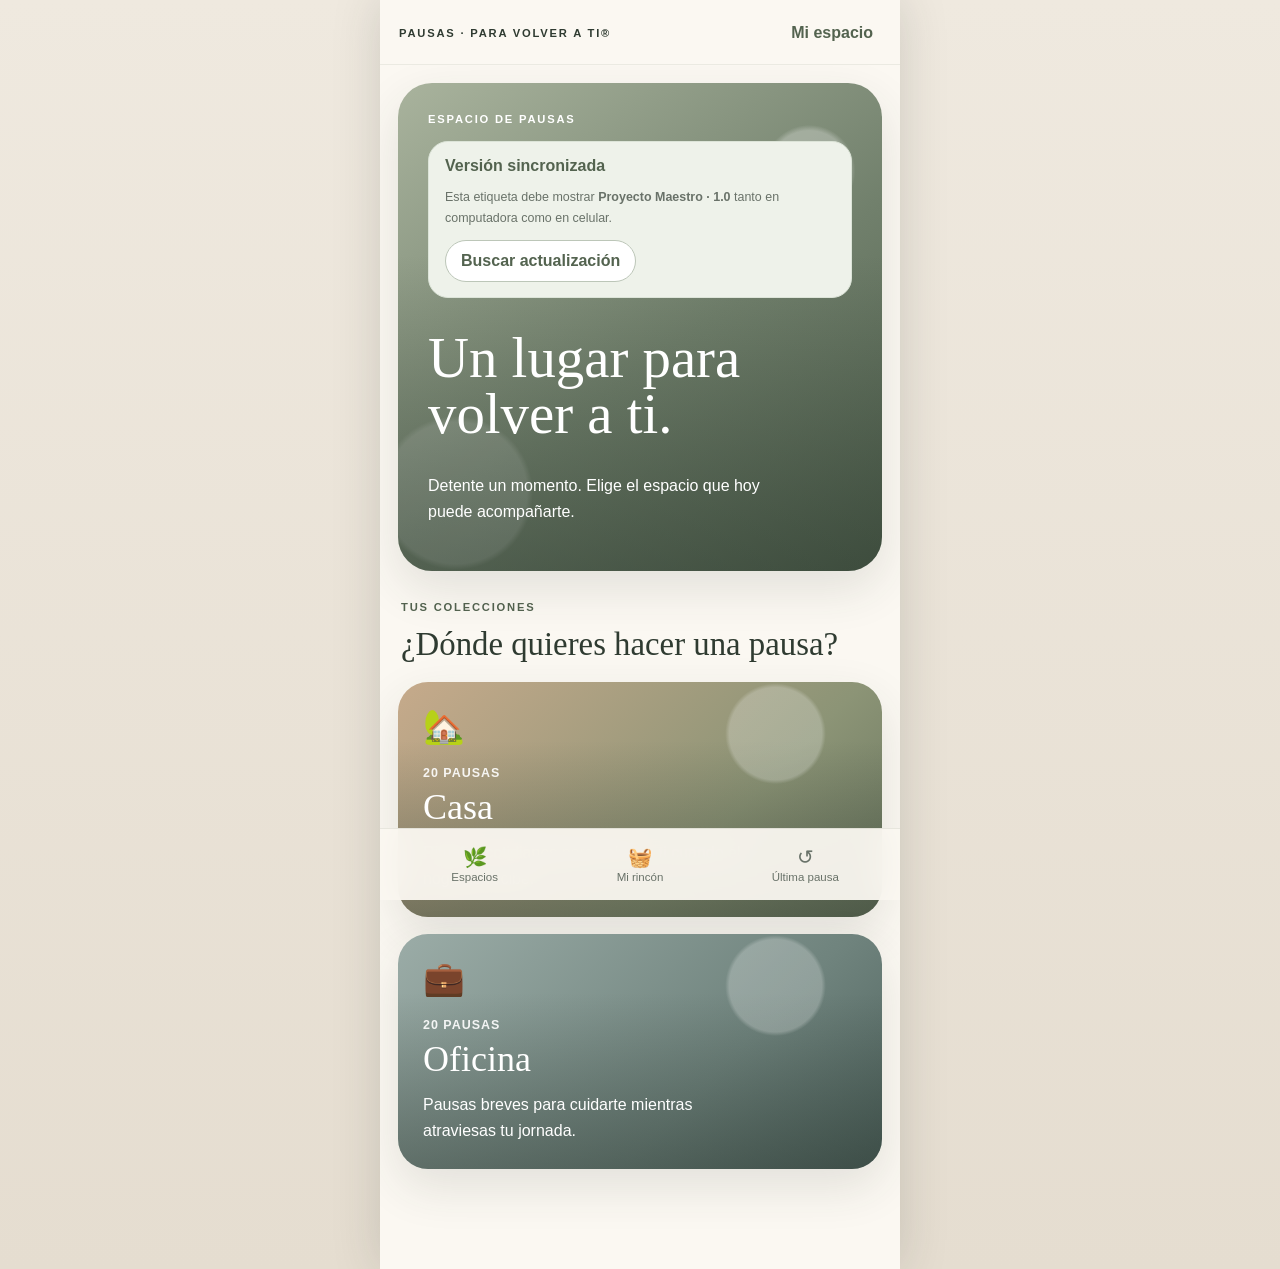
==== index.html @ 363decbc "Añadida la vista Mi Rincón" ====
<!doctype html>
<html lang="es">
<head>
<meta charset="utf-8">
<meta name="viewport" content="width=device-width,initial-scale=1,viewport-fit=cover">
<meta name="theme-color" content="#65745f">
<meta name="description" content="Espacio de Pausas · Pausas para Volver a Ti®">
<link rel="manifest" href="manifest.webmanifest">
<title>Espacio de Pausas</title>
<style>
:root{
  --ink:#2f3b31;--muted:#697269;--ivory:#fbf8f2;--paper:#fffdf9;
  --sage:#71806c;--sage-dark:#53634f;--sage-soft:#dde4d8;
  --sand:#e9dfcf;--clay:#c98f74;--office:#647a75;
  --line:#e6ded2;--shadow:0 18px 48px rgba(50,61,51,.12);
  --radius:28px;
}
*{box-sizing:border-box}
html{scroll-behavior:smooth}
body{
  margin:0;color:var(--ink);font-family:Inter,-apple-system,BlinkMacSystemFont,"Segoe UI",Arial,sans-serif;
  background:linear-gradient(180deg,#efe9df,#e5ddd0);min-height:100vh
}
button,input,textarea{font:inherit}
button{cursor:pointer}
.app{
  width:min(100%,520px);min-height:100vh;margin:auto;background:var(--ivory);
  box-shadow:0 0 45px rgba(45,55,46,.17);position:relative;overflow:hidden
}
.topbar{
  position:sticky;top:0;z-index:20;display:flex;align-items:center;justify-content:space-between;
  padding:16px 19px calc(14px + env(safe-area-inset-top));
  background:rgba(251,248,242,.9);backdrop-filter:blur(16px);
  border-bottom:1px solid rgba(113,128,108,.12)
}
.brand{font-size:.7rem;letter-spacing:.16em;font-weight:800}
.nav-btn{border:0;background:transparent;color:var(--sage-dark);font-weight:750;padding:8px}
main{padding:18px 18px 100px}
.view{display:none;animation:enter .32s ease}
.view.active{display:block}
@keyframes enter{from{opacity:.25;transform:translateY(6px)}to{opacity:1;transform:none}}
.hero{
  min-height:360px;border-radius:34px;padding:30px;display:flex;flex-direction:column;justify-content:flex-end;
  color:white;box-shadow:var(--shadow);position:relative;overflow:hidden;
  background:
   radial-gradient(circle at 85% 18%,rgba(255,255,255,.28) 0 7%,transparent 8%),
   radial-gradient(circle at 12% 84%,rgba(255,255,255,.15) 0 12%,transparent 13%),
   linear-gradient(145deg,#a9b39d 0%,#71806c 55%,#4d5d4b 100%);
}
.hero:before{
  content:"";position:absolute;inset:0;background:linear-gradient(180deg,transparent 35%,rgba(30,43,34,.34))
}
.hero>*{position:relative}
.eyebrow{font-size:.7rem;text-transform:uppercase;letter-spacing:.16em;font-weight:800}
h1,h2,h3{font-family:Georgia,"Times New Roman",serif;font-weight:500}
h1{font-size:clamp(2.65rem,11vw,3.55rem);line-height:.98;margin:.28em 0}
h2{font-size:2.05rem;line-height:1.1;margin:.38em 0}
h3{font-size:1.32rem;line-height:1.2;margin:.3em 0}
p{line-height:1.62}
.hero-copy{max-width:340px;font-size:1rem}
.section-title{margin:30px 3px 13px}
.collection-grid{display:grid;gap:17px;margin-top:20px}
.collection-card{
  border:0;border-radius:30px;padding:25px;color:white;text-align:left;min-height:235px;
  display:flex;flex-direction:column;justify-content:flex-end;position:relative;overflow:hidden;
  box-shadow:var(--shadow);transition:transform .2s ease
}
.collection-card:active{transform:scale(.985)}
.collection-card:before{
  content:"";position:absolute;inset:0;background:
  radial-gradient(circle at 78% 22%,rgba(255,255,255,.24) 0 11%,transparent 12%),
  linear-gradient(180deg,transparent 25%,rgba(33,44,36,.38))
}
.collection-card>*{position:relative}
.collection-card.casa{background:linear-gradient(135deg,#c6aa8b,#8c9476 65%,#68755e)}
.collection-card.oficina{background:linear-gradient(135deg,#9baca7,#6f837d 64%,#4e625d)}
.collection-icon{font-size:2.1rem;margin-bottom:auto}
.collection-card h2{font-size:2.25rem;margin:8px 0}
.count{font-size:.78rem;letter-spacing:.08em;text-transform:uppercase;font-weight:800;opacity:.9}
.collection-tagline{margin:4px 0 0;max-width:325px}
.quick-card,.panel{
  background:var(--paper);border:1px solid var(--line);border-radius:24px;padding:20px;
  box-shadow:0 9px 28px rgba(50,61,51,.065)
}
.quick-card{margin:16px 0;display:none}
.quick-card.show{display:block}
.actions{display:grid;grid-template-columns:1fr 1fr;gap:10px;margin-top:15px}
.btn{
  border:0;border-radius:999px;padding:15px 17px;font-weight:800;width:100%;
  background:var(--sage);color:white;transition:filter .2s,transform .2s
}
.btn:active{transform:scale(.985)}
.btn.secondary{background:white;color:var(--sage-dark);border:1px solid #bdc6b9}
.btn.ghost{background:transparent;color:var(--sage-dark)}
.back{border:0;background:transparent;color:var(--sage-dark);font-weight:800;padding:7px 0 13px}
.collection-header{padding:8px 3px 14px}
.search{
  width:100%;border:1px solid #d9d2c7;border-radius:999px;padding:14px 17px;
  background:white;color:var(--ink);outline:none;margin:8px 0 5px
}
.filter-row{display:flex;gap:8px;overflow-x:auto;padding:9px 0 5px;scrollbar-width:none}
.filter-row::-webkit-scrollbar{display:none}
.chip{
  white-space:nowrap;border:1px solid #d8d1c5;background:white;border-radius:999px;
  padding:9px 13px;color:var(--muted);font-size:.82rem
}
.chip.on{background:var(--sage);color:white;border-color:var(--sage)}
.cards{display:grid;gap:13px;margin-top:14px}
.pause-card{
  background:white;border:1px solid var(--line);border-radius:23px;padding:17px;
  display:grid;grid-template-columns:55px 1fr 38px;gap:12px;align-items:center;text-align:left;
  box-shadow:0 8px 22px rgba(50,61,51,.055)
}
.pause-icon{width:55px;height:55px;border-radius:18px;background:#eee7da;display:grid;place-items:center;font-size:1.7rem}
.pause-meta{color:var(--muted);font-size:.76rem;margin-top:5px}
.favorite{
  width:38px;height:38px;border:0;border-radius:50%;background:#f3eee5;color:#a79b88;font-size:1.15rem
}
.favorite.on{color:#b86b50;background:#f6e7df}
.detail-cover{
  min-height:330px;border-radius:32px;padding:28px;display:flex;flex-direction:column;justify-content:flex-end;
  color:white;position:relative;overflow:hidden;box-shadow:var(--shadow);
  background:linear-gradient(180deg,transparent 20%,rgba(30,43,34,.5)),linear-gradient(135deg,#b8aa92,#71806e 60%,#4b5b4c)
}
.detail-cover.office{background:linear-gradient(180deg,transparent 20%,rgba(30,43,34,.5)),linear-gradient(135deg,#9eada8,#687c76 60%,#485b56)}
.detail-cover h1{font-size:2.75rem}
.quote{font-family:Georgia,serif;font-size:1.08rem;font-style:italic;line-height:1.45}
.pills{display:flex;gap:8px;flex-wrap:wrap;margin:15px 0}
.pill{background:#eee7da;border-radius:999px;padding:8px 12px;font-size:.8rem}
.single-flow{padding-top:3px}
.audio-player{display:grid;grid-template-columns:58px 1fr;gap:15px;align-items:center}
.play{width:58px;height:58px;border:0;border-radius:50%;background:var(--sage);color:white;font-size:1.25rem}
.bar{height:5px;background:#e4dfd6;border-radius:99px;overflow:hidden;margin:11px 0}
.fill{height:100%;width:8%;background:var(--sage)}
.small{color:var(--muted);font-size:.78rem}
.journal{
  width:100%;min-height:145px;border:0;border-bottom:2px solid #cfd5ca;
  background:repeating-linear-gradient(transparent,transparent 31px,#ece7de 32px);
  padding:8px 2px;font:1rem/32px Georgia,serif;color:var(--ink);resize:vertical;outline:none
}
.closing{text-align:center;padding-top:18px}
.closing-symbol{font-size:4rem;margin:20px}
.bottom-nav{
  position:fixed;bottom:0;left:50%;transform:translateX(-50%);width:min(100%,520px);
  display:grid;grid-template-columns:repeat(3,1fr);padding:10px 12px calc(10px + env(safe-area-inset-bottom));
  background:rgba(251,248,242,.94);backdrop-filter:blur(15px);border-top:1px solid rgba(113,128,108,.14);z-index:25
}
.bottom-nav button{border:0;background:transparent;color:var(--muted);padding:7px 3px;font-size:.72rem}
.bottom-nav span{display:block;font-size:1.22rem;margin-bottom:2px}
.empty{text-align:center;padding:35px 15px;color:var(--muted)}
.mi-rincon-stack{display:grid;gap:14px;margin-top:14px}
.mi-rincon-stack .panel{padding:18px}
.mi-rincon-stack .empty{padding:10px 0 0}
.mi-rincon-stack .mini-card{padding-top:12px;border-top:1px solid var(--line)}
.mi-rincon-stack .mini-card:first-child{padding-top:0;border-top:0}
.mi-rincon-stack .mini-card + .mini-card{margin-top:6px}
.version-badge{
  position:fixed;right:12px;bottom:78px;z-index:40;background:rgba(47,59,49,.9);
  color:white;border-radius:999px;padding:7px 11px;font-size:.68rem;letter-spacing:.04em;
  box-shadow:0 6px 18px rgba(0,0,0,.16)
}
.sync-note{
  background:#eef2ea;border:1px solid #dce4d8;border-radius:20px;padding:15px 16px;
  margin:16px 0;color:var(--sage-dark)
}
.update-btn{
  border:1px solid #bcc6b8;background:white;color:var(--sage-dark);border-radius:999px;
  padding:11px 15px;font-weight:750
}
@media (max-width:560px){
  .app{width:100%;box-shadow:none}
  main{padding-left:16px;padding-right:16px}
  .hero{min-height:335px;padding:26px}
  .hero h1{font-size:2.75rem}
  .collection-grid{gap:14px}
  .collection-card{min-height:205px}
  .topbar{padding-left:16px;padding-right:16px}
}

</style>
</head>
<body>
<div class="app">
<header class="topbar">
  <div class="brand">PAUSAS · PARA VOLVER A TI®</div>
  <button class="nav-btn" onclick="showView('home')">Mi espacio</button>
</header>

<main>
<section id="home" class="view active">
  <div class="hero">
    <div class="eyebrow">Espacio de Pausas</div>
<div class="sync-note">
  <strong>Versión sincronizada</strong>
  <p class="small">Esta etiqueta debe mostrar <b>Proyecto Maestro · 1.0</b> tanto en computadora como en celular.</p>
  <button class="update-btn" onclick="forceRefresh()">Buscar actualización</button>
</div>

    <h1>Un lugar para volver a ti.</h1>
    <p class="hero-copy">Detente un momento. Elige el espacio que hoy puede acompañarte.</p>
  </div>

  <div id="lastPause" class="quick-card"></div>

  <div class="section-title">
    <div class="eyebrow" style="color:var(--sage-dark)">Tus colecciones</div>
    <h2>¿Dónde quieres hacer una pausa?</h2>
  </div>

  <div class="collection-grid">
    <button class="collection-card casa" onclick="openCollection('Casa')">
      <div class="collection-icon">🏡</div>
      <div class="count">20 pausas</div>
      <h2>Casa</h2>
      <p class="collection-tagline">Rituales cotidianos para volver a ti cuando el hogar te recibe.</p>
    </button>
    <button class="collection-card oficina" onclick="openCollection('Oficina')">
      <div class="collection-icon">💼</div>
      <div class="count">20 pausas</div>
      <h2>Oficina</h2>
      <p class="collection-tagline">Pausas breves para cuidarte mientras atraviesas tu jornada.</p>
    </button>
  </div>
</section>

<section id="collection" class="view">
  <button class="back" onclick="showView('home')">← Volver a mis espacios</button>
  <div id="collectionHeader" class="collection-header"></div>
  <input id="search" class="search" placeholder="Buscar una pausa..." oninput="renderCards()">
  <div id="filters" class="filter-row"></div>
  <div id="cardList" class="cards"></div>
</section>

<section id="favoritesView" class="view">
  <button class="back" onclick="showView('home')">← Volver a mi espacio</button>
  <div class="eyebrow" style="color:var(--sage-dark)">Mi rincón</div>
  <h2>Pausas favoritas</h2>
  <p>Aquí viven las pausas a las que quieres volver.</p>
  <div id="favoriteList" class="cards"></div>
</section>

<section id="miRincon" class="view">
  <button class="back" onclick="showView('home')">← Volver a mi espacio</button>
  <div class="eyebrow" style="color:var(--sage-dark)">Mi rincón</div>
  <h2>Tu espacio personal</h2>
  <p>Aquí tienes lo que te acompaña: la última pausa, tus favoritos y tus reflexiones.</p>
  <div class="mi-rincon-stack">
    <div class="panel">
      <div class="eyebrow" style="color:var(--sage-dark)">Última pausa</div>
      <div id="miRinconLast"></div>
    </div>
    <div class="panel">
      <div class="eyebrow" style="color:var(--sage-dark)">Pausas favoritas</div>
      <div id="miRinconFavorites"></div>
    </div>
    <div class="panel">
      <div class="eyebrow" style="color:var(--sage-dark)">Reflexiones guardadas</div>
      <div id="miRinconReflections"></div>
    </div>
  </div>
</section>

<section id="detail" class="view">
  <button class="back" onclick="showView('collection')">← Volver a la colección</button>
  <div id="detailCover" class="detail-cover"></div>
  <div id="detailPills" class="pills"></div>
  <div class="actions">
    <button class="btn" onclick="startPause()">Comenzar esta pausa</button>
    <button id="detailFav" class="btn secondary" onclick="toggleCurrentFavorite()">♡ Guardar</button>
  </div>
</section>

<section id="experience" class="view single-flow">
  <button class="back" onclick="showView('detail')">← Volver</button>
  <div id="experienceTitle"></div>

  <div class="panel">
    <div class="eyebrow" style="color:var(--sage-dark)">Escucha esta pausa</div>
    <div class="audio-player">
      <button id="playBtn" class="play" onclick="togglePlay()">▶</button>
      <div>
        <strong>Audio guiado</strong>
        <div class="bar"><div id="fill" class="fill"></div></div>
        <div class="small">Audio provisional · añadiremos tu grabación final</div>
      </div>
    </div>
  </div>

  <div id="morePanel" class="panel"></div>

  <div class="panel">
    <div class="eyebrow" style="color:var(--sage-dark)">Una pregunta para hoy</div>
    <h3 id="question"></h3>
    <textarea id="reflection" class="journal" placeholder="Hoy quiero escribir..."></textarea>
    <div class="small">Es opcional. Lo que escribas se guarda únicamente en este dispositivo.</div>
  </div>

  <button class="btn" onclick="finishPause()">Cerrar mi pausa</button>
</section>

<section id="closing" class="view closing">
  <div class="closing-symbol">🌿</div>
  <div class="eyebrow" style="color:var(--sage-dark)">Gracias por regalarte este momento</div>
  <h1 id="closingText"></h1>
  <p>Ojalá puedas llevar algo de esta pausa contigo.</p>
  <div id="nextSuggestion" class="panel"></div>
  <button class="btn" onclick="showView('collection')">Volver a mi día</button>
  <button class="btn secondary" onclick="showView('home')">Volver a Espacio de Pausas</button>
</section>
</main>

<nav class="bottom-nav">
  <button onclick="showView('home')"><span>🌿</span>Espacios</button>
  <button onclick="openMyCorner()"><span>🧺</span>Mi rincón</button>
  <button onclick="openLastPause()"><span>↺</span>Última pausa</button>
</nav>
</div>

<script>
let cards=[], current=null, currentCollection='Casa', currentFilter='Todas', playing=false;
let favorites=JSON.parse(localStorage.getItem('pause_favorites')||'[]');

function escapeText(value){return String(value).replace(/&/g,'&amp;').replace(/</g,'&lt;').replace(/>/g,'&gt;')}

fetch('cards.json').then(r=>r.json()).then(data=>{
  cards=data;
  renderLastPause();
  renderMyCorner();
  const params=new URLSearchParams(location.search);
  const direct=params.get('pause');
  if(direct && cards.some(c=>c.id===direct)) openCard(direct);
});

function showView(id){
  document.querySelectorAll('.view').forEach(v=>v.classList.remove('active'));
  document.getElementById(id).classList.add('active');
  window.scrollTo({top:0,behavior:'smooth'});
  if(id==='home') renderLastPause();
  if(id==='miRincon') renderMyCorner();
}
function openCollection(name){
  currentCollection=name;currentFilter='Todas';
  document.getElementById('search').value='';
  document.getElementById('collectionHeader').innerHTML=`
    <div class="eyebrow" style="color:var(--sage-dark)">Colección ${name} · 20 pausas</div>
    <h1 style="font-size:2.8rem">${name==='Casa'?'🏡':'💼'} ${name}</h1>
    <p>${name==='Casa'?'Pequeños rituales para volver a ti al llegar a casa.':'Pausas breves para cuidarte durante la jornada laboral.'}</p>`;
  renderFilters();renderCards();showView('collection');
}
function renderFilters(){
  const cats=['Todas',...new Set(cards.filter(c=>c.collection===currentCollection).map(c=>c.category))];
  document.getElementById('filters').innerHTML=cats.map(x=>`<button class="chip ${x===currentFilter?'on':''}" onclick="setFilter('${x.replaceAll("'","\\'")}')">${x}</button>`).join('');
}
function setFilter(x){currentFilter=x;renderFilters();renderCards()}
function renderCards(){
  const q=(document.getElementById('search').value||'').toLowerCase();
  const list=cards.filter(c=>c.collection===currentCollection)
    .filter(c=>currentFilter==='Todas'||c.category===currentFilter)
    .filter(c=>(c.title+' '+c.category+' '+c.quote).toLowerCase().includes(q));
  document.getElementById('cardList').innerHTML=list.length?list.map(cardHTML).join(''):'<div class="empty">No encontré una pausa con esos criterios.</div>';
}
function cardHTML(c){
  const on=favorites.includes(c.id);
  return `<div class="pause-card" onclick="openCard('${c.id}')">
    <div class="pause-icon">${c.icon}</div>
    <div><h3>${c.title}</h3><div class="pause-meta">${c.id} · ${c.duration} · ${c.category}</div></div>
    <button class="favorite ${on?'on':''}" onclick="event.stopPropagation();toggleFavorite('${c.id}')">${on?'♥':'♡'}</button>
  </div>`;
}
function openCard(id){
  current=cards.find(c=>c.id===id);currentCollection=current.collection;
  document.getElementById('detailCover').className='detail-cover '+(current.collection==='Oficina'?'office':'');
  document.getElementById('detailCover').innerHTML=`<div class="eyebrow">${current.id} · ${current.collection}</div><h1>${current.title}</h1><div class="quote">${current.quote}</div>`;
  document.getElementById('detailPills').innerHTML=`<div class="pill">⏱ ${current.duration}</div><div class="pill">${current.icon} ${current.category}</div>`;
  updateDetailFavorite();showView('detail');
}
function updateDetailFavorite(){
  const on=current&&favorites.includes(current.id);
  document.getElementById('detailFav').textContent=on?'♥ Guardada':'♡ Guardar';
}
function toggleFavorite(id){
  favorites=favorites.includes(id)?favorites.filter(x=>x!==id):[...favorites,id];
  localStorage.setItem('pause_favorites',JSON.stringify(favorites));
  if(document.getElementById('collection').classList.contains('active')) renderCards();
  if(document.getElementById('favoritesView').classList.contains('active')) renderFavoriteList();
  if(document.getElementById('miRincon').classList.contains('active')) renderMyCorner();
}
function toggleCurrentFavorite(){toggleFavorite(current.id);updateDetailFavorite()}
function startPause(){
  document.getElementById('experienceTitle').innerHTML=`<div class="eyebrow" style="color:var(--sage-dark)">${current.id}</div><h1 style="font-size:2.65rem">${current.title}</h1>`;
  document.getElementById('morePanel').innerHTML=`<div class="eyebrow" style="color:var(--sage-dark)">Un poco más</div><h3>${current.more_title}</h3><p>${current.more_text}</p>`;
  document.getElementById('question').textContent=current.question;
  document.getElementById('reflection').value=localStorage.getItem(current.id+'_reflection')||'';
  localStorage.setItem('last_pause',current.id);
  showView('experience');
}
function togglePlay(){
  playing=!playing;document.getElementById('playBtn').textContent=playing?'❚❚':'▶';
  if(playing) document.getElementById('fill').animate([{width:'8%'},{width:'100%'}],{duration:6500,fill:'forwards'});
}
function finishPause(){
  localStorage.setItem(current.id+'_reflection',document.getElementById('reflection').value);
  localStorage.setItem('last_pause',current.id);
  document.getElementById('closingText').textContent=current.closing;
  const same=cards.filter(c=>c.collection===current.collection);
  const idx=same.findIndex(c=>c.id===current.id);
  const next=same[(idx+1)%same.length];
  document.getElementById('nextSuggestion').innerHTML=`<div class="eyebrow" style="color:var(--sage-dark)">Otra pausa que podría acompañarte</div><h3>${next.icon} ${next.title}</h3><p>${next.quote}</p><button class="btn secondary" onclick="openCard('${next.id}')">Conocer esta pausa</button>`;
  showView('closing');
}
function openFavorites(){renderFavoriteList();showView('favoritesView')}
function openMyCorner(){renderMyCorner();showView('miRincon')}
function renderMyCorner(){
  const lastId=localStorage.getItem('last_pause');
  const lastCard=cards.find(x=>x.id===lastId);
  const lastBox=document.getElementById('miRinconLast');
  if(!lastCard){
    lastBox.innerHTML='<div class="empty">Todavía no hay información guardada aquí. Abre una pausa y la encontrarás al instante.</div>';
  } else {
    lastBox.innerHTML=`<h3>${lastCard.icon} ${lastCard.title}</h3><p>${lastCard.quote}</p><button class="btn secondary" onclick="openCard('${lastCard.id}')">Volver a abrirla</button>`;
  }

  const favoriteCards=cards.filter(c=>favorites.includes(c.id));
  const favBox=document.getElementById('miRinconFavorites');
  favBox.innerHTML=favoriteCards.length?favoriteCards.map(cardHTML).join(''):'<div class="empty">Todavía no tienes pausas favoritas. Cuando guardes alguna, aparecerá aquí.</div>';

  const reflections=[];
  for(let i=0;i<localStorage.length;i++){
    const key=localStorage.key(i);
    if(!key||!key.endsWith('_reflection')) continue;
    const text=localStorage.getItem(key);
    if(!text||!text.trim()) continue;
    const pauseId=key.replace(/_reflection$/,'');
    const pause=cards.find(c=>c.id===pauseId);
    reflections.push({title:pause?pause.title:pauseId,text});
  }
  const refBox=document.getElementById('miRinconReflections');
  refBox.innerHTML=reflections.length?reflections.map(r=>`<div class="mini-card"><strong>${escapeText(r.title)}</strong><div>${escapeText(r.text).replace(/\n/g,'<br>')}</div></div>`).join(''):'<div class="empty">Aún no guardas reflexiones. Al cerrar una pausa, las palabras que escribas se verán aquí.</div>';
}
function renderFavoriteList(){
  const list=cards.filter(c=>favorites.includes(c.id));
  document.getElementById('favoriteList').innerHTML=list.length?list.map(cardHTML).join(''):'<div class="empty">Todavía no has guardado pausas favoritas.</div>';
}
function renderLastPause(){
  const id=localStorage.getItem('last_pause');
  const c=cards.find(x=>x.id===id);
  const box=document.getElementById('lastPause');
  if(!c){box.classList.remove('show');return}
  box.classList.add('show');
  box.innerHTML=`<div class="eyebrow" style="color:var(--sage-dark)">La última vez estuviste aquí</div><h3>${c.icon} ${c.title}</h3><p>${c.quote}</p><button class="btn secondary" onclick="openCard('${c.id}')">Volver a esta pausa</button>`;
}
function openLastPause(){
  const id=localStorage.getItem('last_pause');
  if(id&&cards.some(c=>c.id===id))openCard(id);else showView('home');
}
if('serviceWorker' in navigator){
      navigator.serviceWorker.register('sw.js',{updateViaCache:'none'}).then(reg=>reg.update()).catch(()=>{});
    }
</script>
</body>
</html>
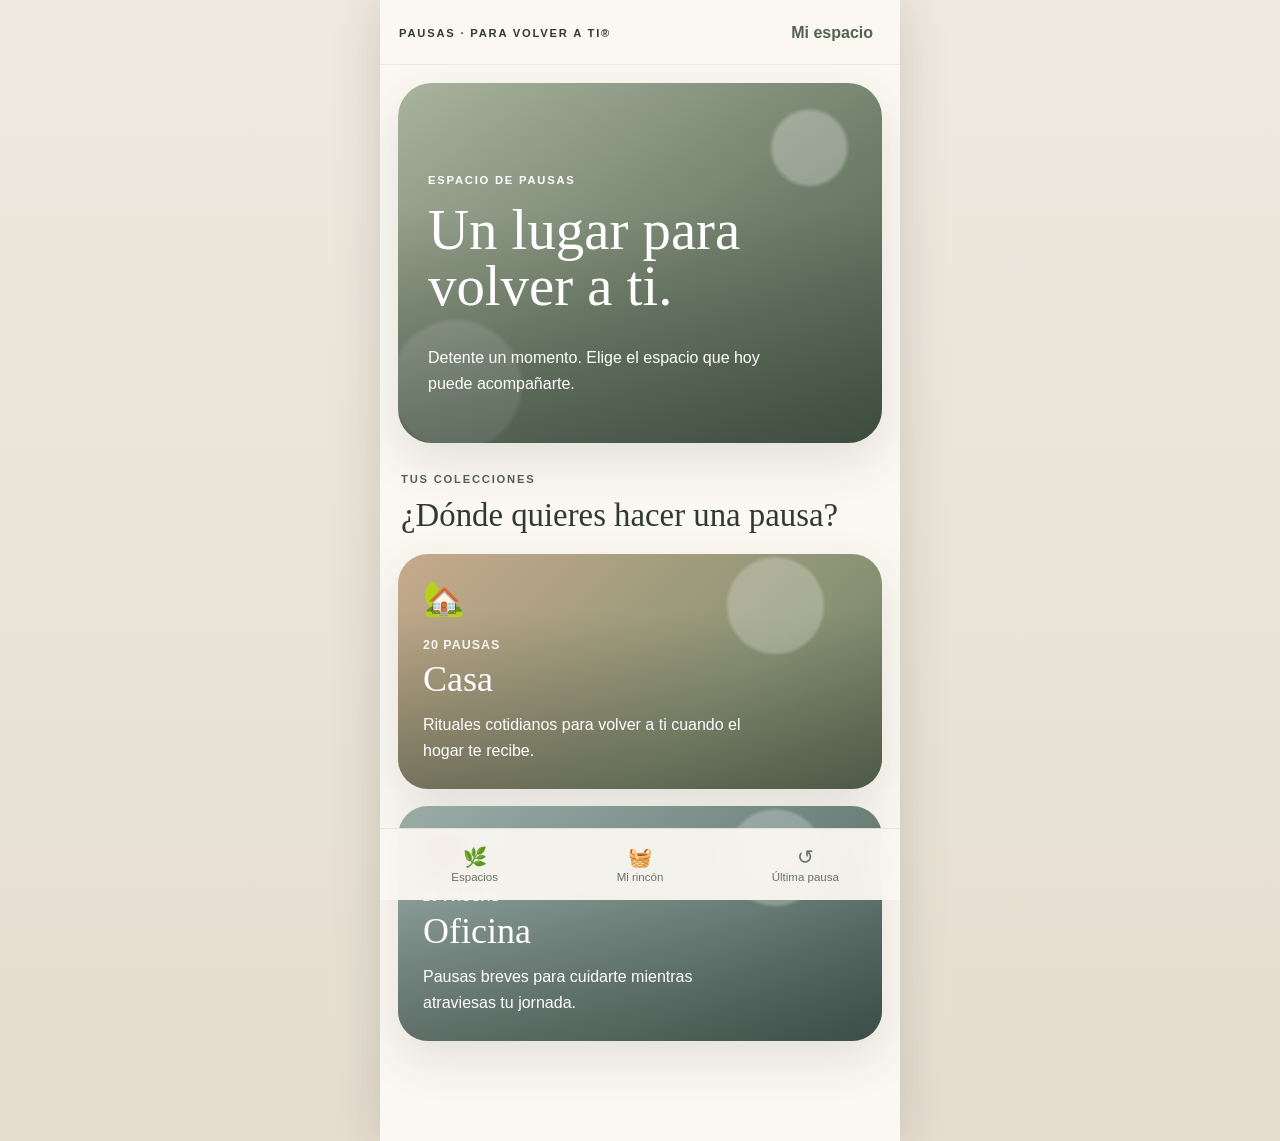
==== commit 35e44571: "Eliminar tarjeta de versión sincronizada" ====
--- a/index.html
+++ b/index.html
@@ -190,11 +190,7 @@
 <section id="home" class="view active">
   <div class="hero">
     <div class="eyebrow">Espacio de Pausas</div>
-<div class="sync-note">
-  <strong>Versión sincronizada</strong>
-  <p class="small">Esta etiqueta debe mostrar <b>Proyecto Maestro · 1.0</b> tanto en computadora como en celular.</p>
-  <button class="update-btn" onclick="forceRefresh()">Buscar actualización</button>
-</div>
+
 
     <h1>Un lugar para volver a ti.</h1>
     <p class="hero-copy">Detente un momento. Elige el espacio que hoy puede acompañarte.</p>
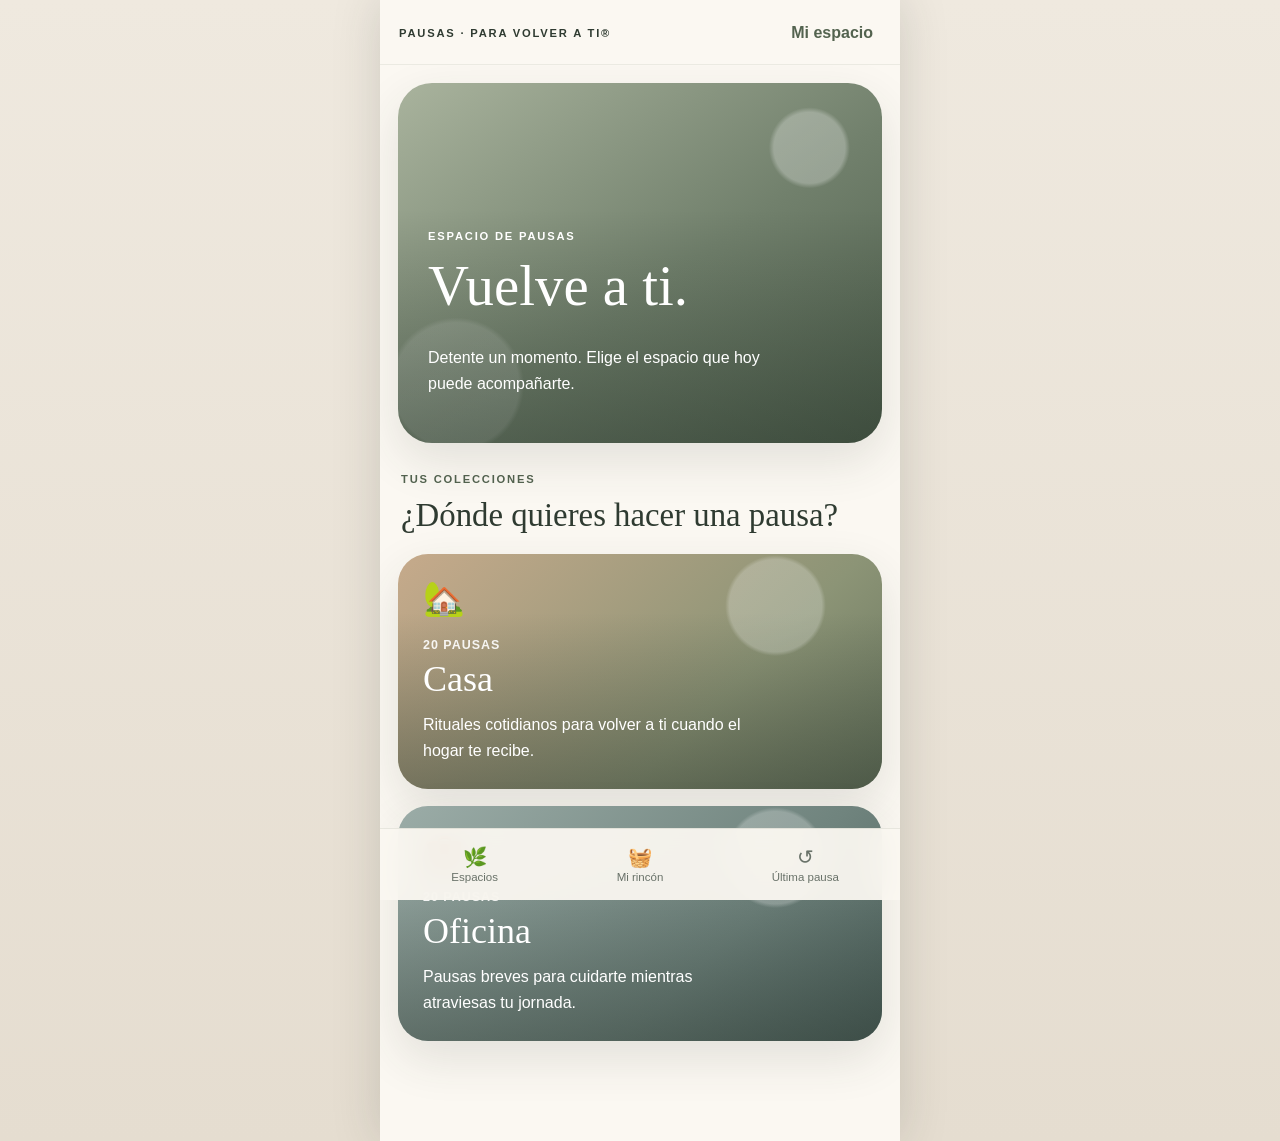
==== commit 91362bf2: "Sprint 2 - Hero principal" ====
--- a/index.html
+++ b/index.html
@@ -192,7 +192,7 @@
     <div class="eyebrow">Espacio de Pausas</div>
 
 
-    <h1>Un lugar para volver a ti.</h1>
+    <h1>Vuelve a ti.</h1>
     <p class="hero-copy">Detente un momento. Elige el espacio que hoy puede acompañarte.</p>
   </div>
 
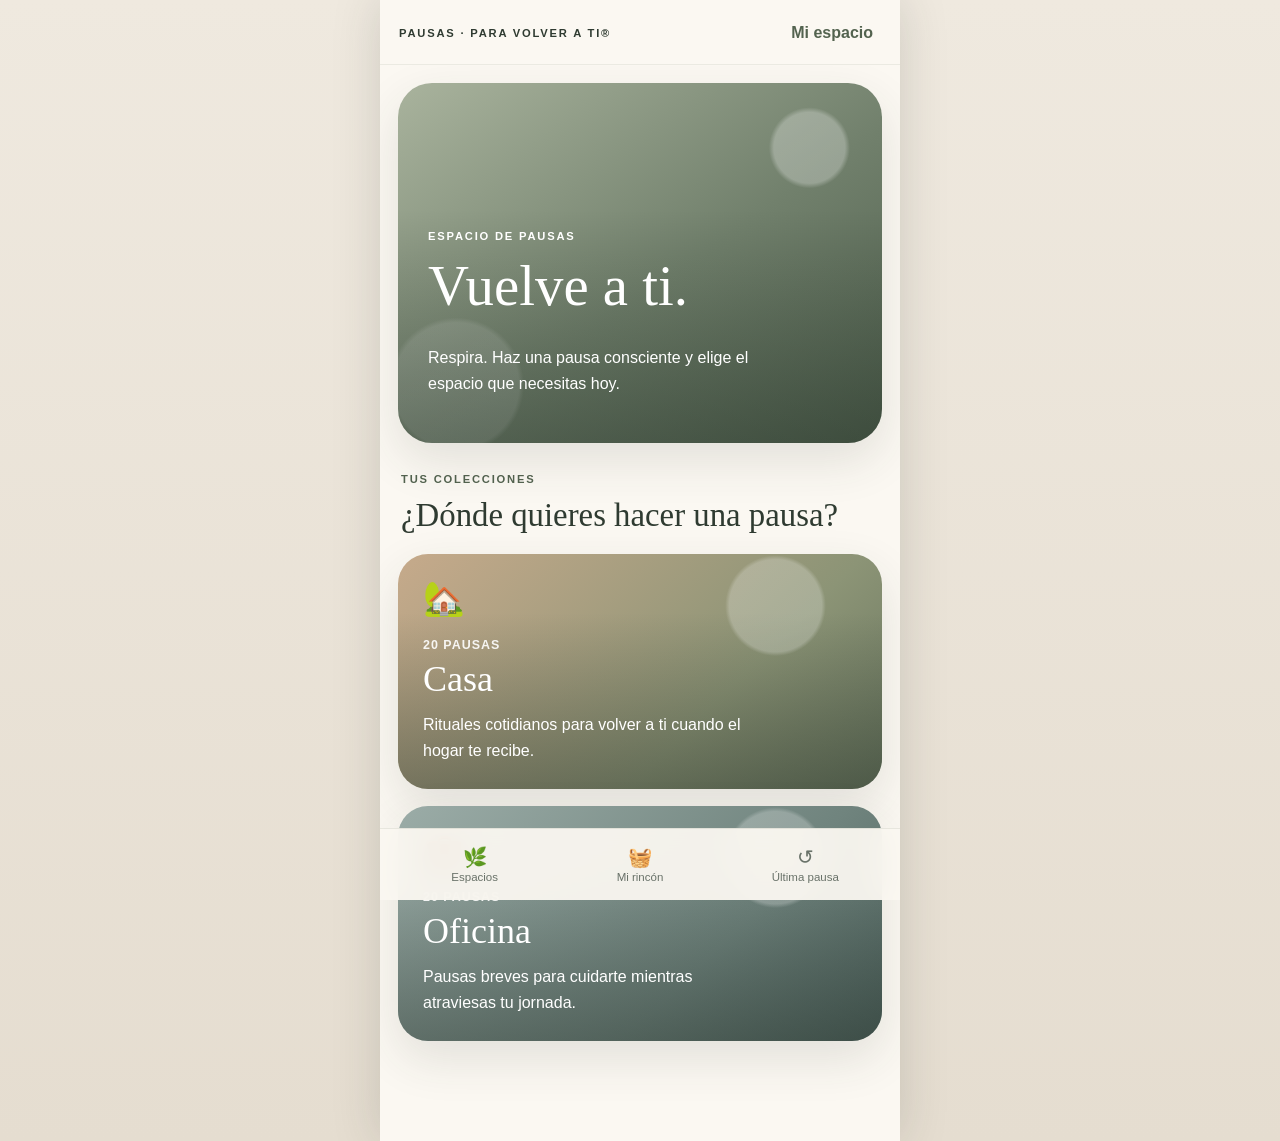
==== commit d63cb68f: "Sprint 2 - Mejora del Hero principal" ====
--- a/index.html
+++ b/index.html
@@ -193,7 +193,7 @@
 
 
     <h1>Vuelve a ti.</h1>
-    <p class="hero-copy">Detente un momento. Elige el espacio que hoy puede acompañarte.</p>
+    <p class="hero-copy">Respira. Haz una pausa consciente y elige el espacio que necesitas hoy.</p>
   </div>
 
   <div id="lastPause" class="quick-card"></div>
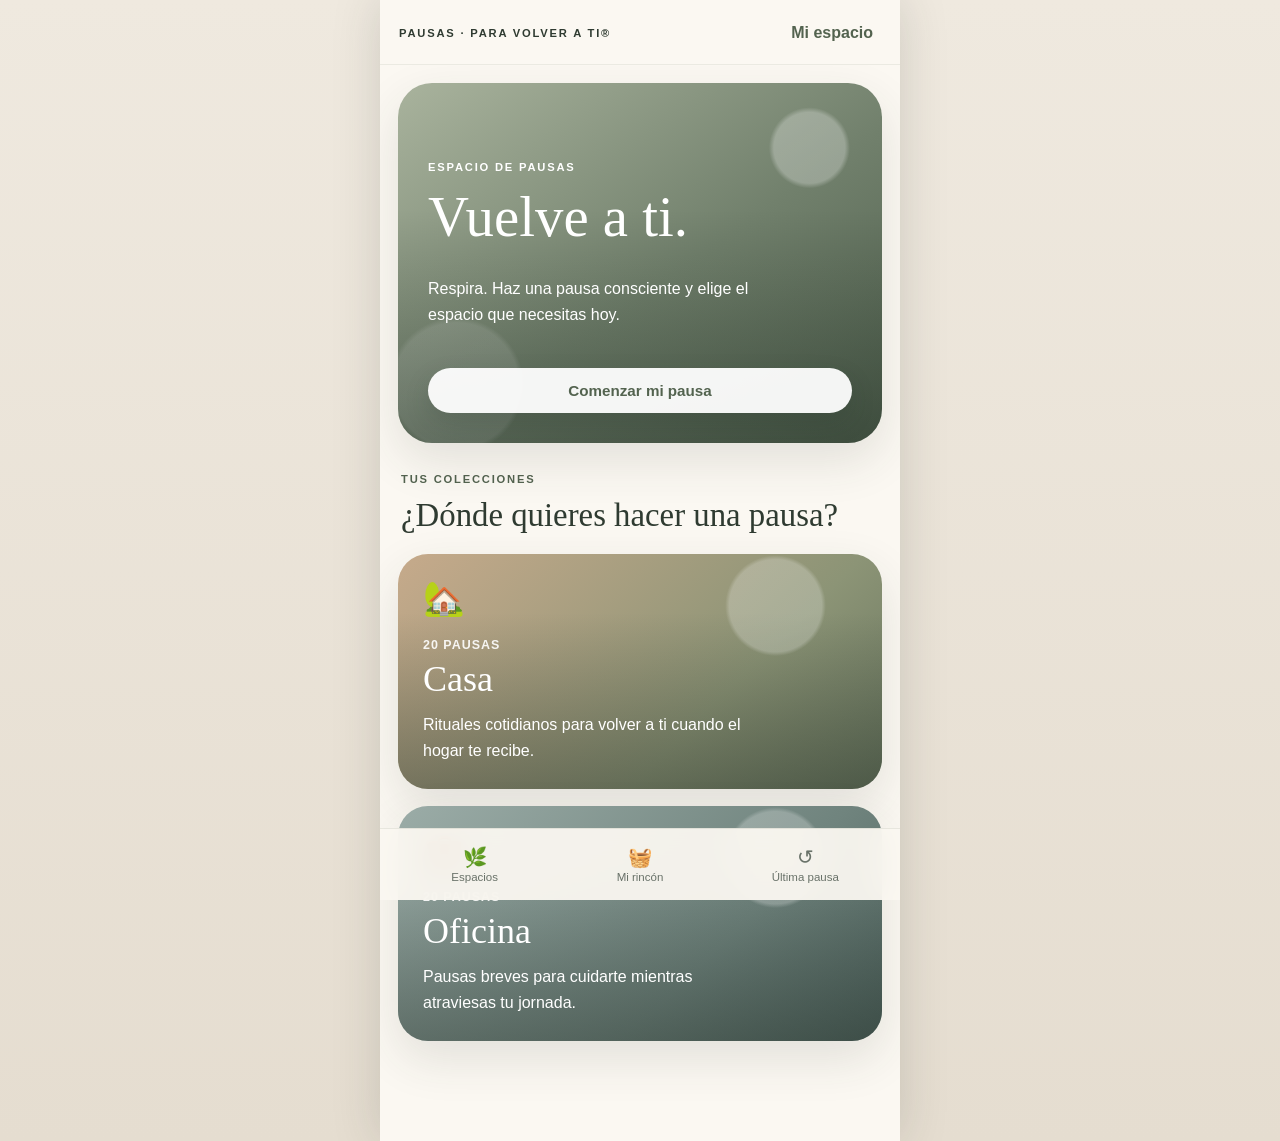
==== commit e549caa7: "Sprint 3 - Mejoras del Hero y experiencia inicial" ====
--- a/index.html
+++ b/index.html
@@ -58,6 +58,29 @@
 h3{font-size:1.32rem;line-height:1.2;margin:.3em 0}
 p{line-height:1.62}
 .hero-copy{max-width:340px;font-size:1rem}
+.hero-btn{
+  margin-top:24px;
+  border:0;
+  border-radius:999px;
+  padding:14px 24px;
+  background:rgba(255,255,255,.94);
+  color:var(--sage-dark);
+  font-weight:800;
+  font-size:.95rem;
+  box-shadow:0 10px 24px rgba(35,48,39,.18);
+  cursor:pointer;
+  transition:transform .2s ease, box-shadow .2s ease, background .2s ease;
+}
+
+.hero-btn:hover{
+  transform:translateY(-2px);
+  box-shadow:0 14px 30px rgba(35,48,39,.24);
+  background:#fff;
+}
+
+.hero-btn:active{
+  transform:translateY(0);
+}
 .section-title{margin:30px 3px 13px}
 .collection-grid{display:grid;gap:17px;margin-top:20px}
 .collection-card{
@@ -193,7 +216,14 @@
 
 
     <h1>Vuelve a ti.</h1>
-    <p class="hero-copy">Respira. Haz una pausa consciente y elige el espacio que necesitas hoy.</p>
+
+<p class="hero-copy">
+  Respira. Haz una pausa consciente y elige el espacio que necesitas hoy.
+</p>
+
+<button class="hero-btn" onclick="document.querySelector('.section-title').scrollIntoView({ behavior: 'smooth' })">
+  Comenzar mi pausa
+</button>
   </div>
 
   <div id="lastPause" class="quick-card"></div>
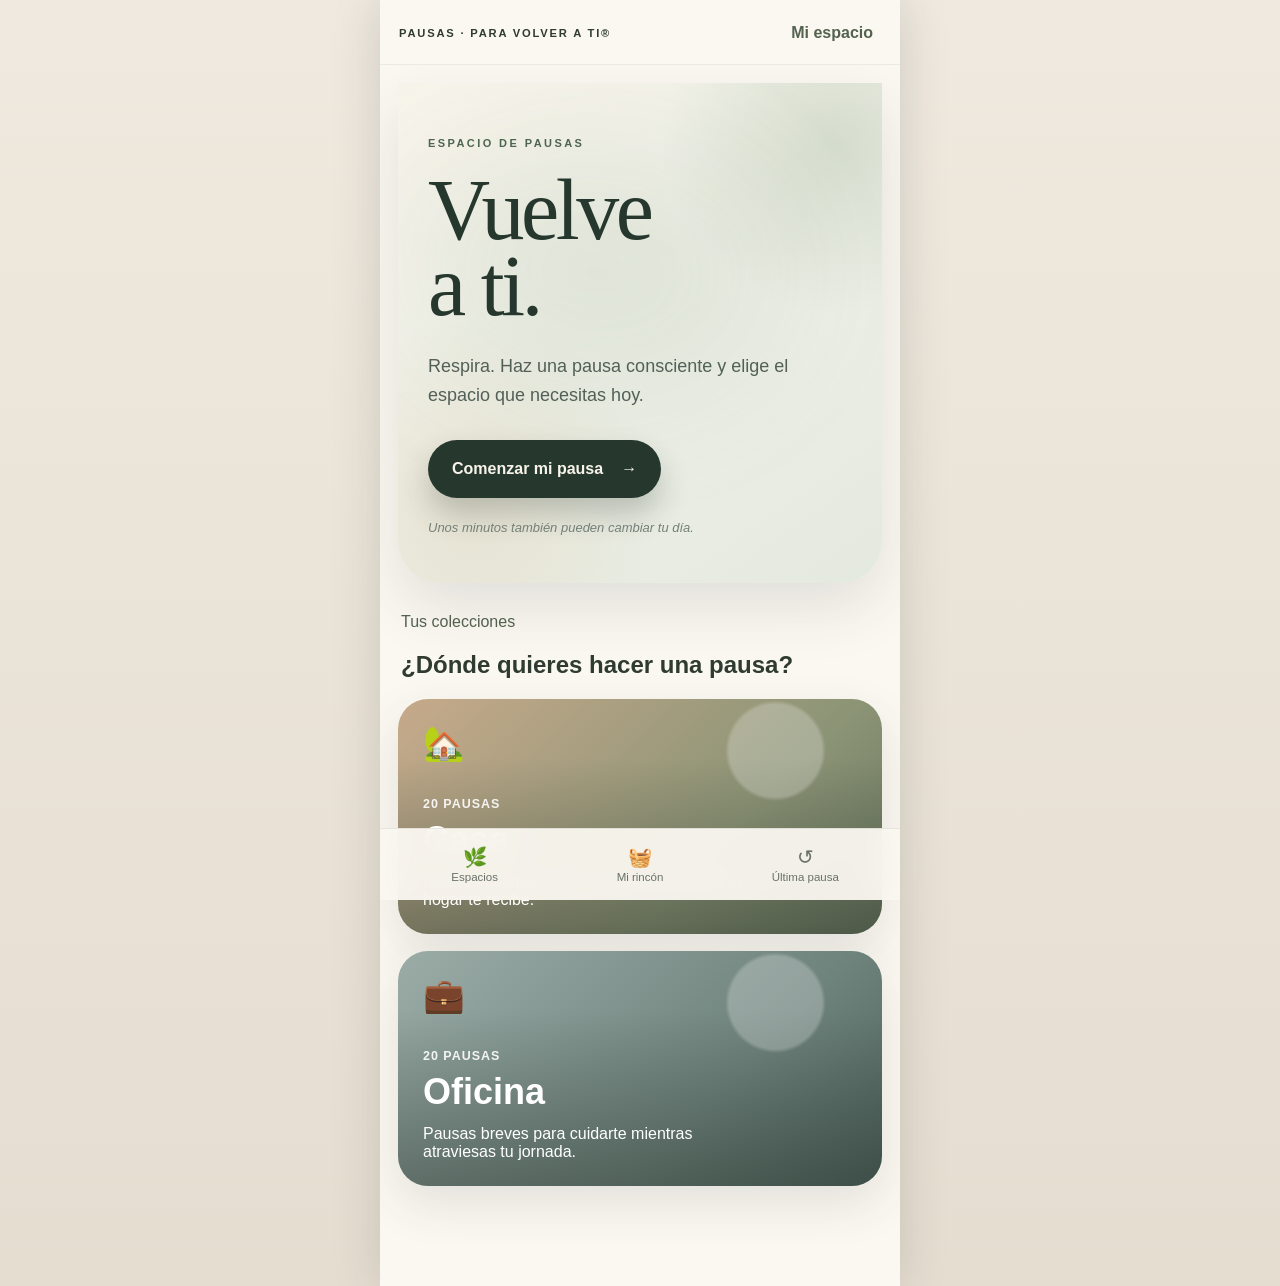
==== commit 1c0b4b65: "Actualiza diseño principal de la aplicación" ====
--- a/index.html
+++ b/index.html
@@ -39,47 +39,122 @@
 .view{display:none;animation:enter .32s ease}
 .view.active{display:block}
 @keyframes enter{from{opacity:.25;transform:translateY(6px)}to{opacity:1;transform:none}}
-.hero{
-  min-height:360px;border-radius:34px;padding:30px;display:flex;flex-direction:column;justify-content:flex-end;
-  color:white;box-shadow:var(--shadow);position:relative;overflow:hidden;
+.premium-hero{
+  min-height:500px;
+  padding:54px 30px 48px;
+  display:flex;
+  flex-direction:column;
+  justify-content:center;
+  align-items:flex-start;
+  position:relative;
+  overflow:hidden;
+  isolation:isolate;
   background:
-   radial-gradient(circle at 85% 18%,rgba(255,255,255,.28) 0 7%,transparent 8%),
-   radial-gradient(circle at 12% 84%,rgba(255,255,255,.15) 0 12%,transparent 13%),
-   linear-gradient(145deg,#a9b39d 0%,#71806c 55%,#4d5d4b 100%);
-}
-.hero:before{
-  content:"";position:absolute;inset:0;background:linear-gradient(180deg,transparent 35%,rgba(30,43,34,.34))
-}
-.hero>*{position:relative}
-.eyebrow{font-size:.7rem;text-transform:uppercase;letter-spacing:.16em;font-weight:800}
-h1,h2,h3{font-family:Georgia,"Times New Roman",serif;font-weight:500}
-h1{font-size:clamp(2.65rem,11vw,3.55rem);line-height:.98;margin:.28em 0}
-h2{font-size:2.05rem;line-height:1.1;margin:.38em 0}
-h3{font-size:1.32rem;line-height:1.2;margin:.3em 0}
-p{line-height:1.62}
-.hero-copy{max-width:340px;font-size:1rem}
-.hero-btn{
-  margin-top:24px;
+    radial-gradient(circle at 90% 12%, rgba(184,199,177,.48), transparent 28%),
+    radial-gradient(circle at 15% 85%, rgba(221,205,177,.36), transparent 32%),
+    linear-gradient(145deg, #f8f4eb 0%, #eef0e7 48%, #e4e9df 100%);
+  border-radius:0 0 42px 42px;
+  box-shadow:0 24px 60px rgba(38,52,42,.12);
+}
+.premium-hero::before{
+  content:"";
+  position:absolute;
+  top:70px;
+  left:18px;
+  width:min(66vw,360px);
+  height:min(36vw,240px);
+  border-radius:44% 56% 46% 54% / 44% 50% 50% 56%;
+  background:rgba(122,149,119,.24);
+  filter:blur(70px);
+  opacity:.56;
+  pointer-events:none;
+  z-index:0;
+}
+.premium-hero > *{position:relative;z-index:1}
+.premium-hero__eyebrow{
+  font-size:11px;
+  letter-spacing:.22em;
+  font-weight:800;
+  color:#4d654f;
+  text-transform:uppercase;
+  animation:riseIn .48s ease both;
+  animation-delay:.05s;
+}
+.premium-hero__title{
+  font-family:Georgia,"Times New Roman",serif;
+  font-size:clamp(64px, 13vw, 86px);
+  line-height:.88;
+  letter-spacing:-.04em;
+  color:#26382d;
+  margin:24px 0 28px;
+  font-weight:500;
+  animation:riseIn .48s ease both;
+  animation-delay:.16s;
+}
+.premium-hero__copy{
+  max-width:390px;
+  font-size:18px;
+  line-height:1.6;
+  color:#526057;
+  margin:0;
+  animation:riseIn .48s ease both;
+  animation-delay:.27s;
+}
+.premium-hero__button{
+  width:auto;
+  min-width:220px;
+  height:58px;
+  padding:0 24px;
   border:0;
   border-radius:999px;
-  padding:14px 24px;
-  background:rgba(255,255,255,.94);
-  color:var(--sage-dark);
+  background:#26382d;
+  color:#f8f4eb;
+  display:inline-flex;
+  gap:18px;
+  align-items:center;
+  justify-content:center;
   font-weight:800;
-  font-size:.95rem;
-  box-shadow:0 10px 24px rgba(35,48,39,.18);
+  box-shadow:0 16px 30px rgba(38,56,45,.24);
+  margin-top:30px;
   cursor:pointer;
-  transition:transform .2s ease, box-shadow .2s ease, background .2s ease;
-}
-
-.hero-btn:hover{
-  transform:translateY(-2px);
-  box-shadow:0 14px 30px rgba(35,48,39,.24);
-  background:#fff;
-}
-
-.hero-btn:active{
-  transform:translateY(0);
+  transition:transform .2s ease, box-shadow .2s ease;
+  animation:riseIn .48s ease both;
+  animation-delay:.38s;
+}
+.premium-hero__button:hover{
+  transform:translateY(-3px);
+  box-shadow:0 22px 36px rgba(38,56,45,.3);
+}
+.premium-hero__button:hover span:last-child{transform:translateX(4px)}
+.premium-hero__button:active{transform:scale(.98)}
+.premium-hero__button span:last-child{
+  display:inline-block;
+  transition:transform .2s ease;
+}
+.premium-hero__note{
+  margin:22px 0 0;
+  font-size:13px;
+  color:#738078;
+  font-style:italic;
+  animation:riseIn .48s ease both;
+  animation-delay:.49s;
+}
+@keyframes riseIn{0%{opacity:0;transform:translateY(14px)}100%{opacity:1;transform:none}}
+@media (prefers-reduced-motion: reduce){
+  .premium-hero__eyebrow,
+  .premium-hero__title,
+  .premium-hero__copy,
+  .premium-hero__button,
+  .premium-hero__note{
+    animation:none;
+  }
+}
+@media (max-width:560px){
+  .premium-hero{min-height:450px;padding:44px 24px 40px;border-radius:0 0 32px 32px}
+  .premium-hero__title{font-size:clamp(48px, 13vw, 60px);margin:20px 0 24px}
+  .premium-hero__copy{font-size:16px;max-width:320px}
+  .premium-hero__button{min-width:0;width:auto;padding:0 22px;height:56px}
+  .premium-hero__note{margin-top:18px}
 }
 .section-title{margin:30px 3px 13px}
 .collection-grid{display:grid;gap:17px;margin-top:20px}
@@ -193,8 +268,6 @@
 @media (max-width:560px){
   .app{width:100%;box-shadow:none}
   main{padding-left:16px;padding-right:16px}
-  .hero{min-height:335px;padding:26px}
-  .hero h1{font-size:2.75rem}
   .collection-grid{gap:14px}
   .collection-card{min-height:205px}
   .topbar{padding-left:16px;padding-right:16px}
@@ -211,20 +284,27 @@
 
 <main>
 <section id="home" class="view active">
-  <div class="hero">
-    <div class="eyebrow">Espacio de Pausas</div>
-
-
-    <h1>Vuelve a ti.</h1>
-
-<p class="hero-copy">
-  Respira. Haz una pausa consciente y elige el espacio que necesitas hoy.
-</p>
-
-<button class="hero-btn" onclick="document.querySelector('.section-title').scrollIntoView({ behavior: 'smooth' })">
-  Comenzar mi pausa
-</button>
-  </div>
+  <section class="premium-hero">
+    <div class="premium-hero__eyebrow">ESPACIO DE PAUSAS</div>
+
+    <h1 class="premium-hero__title">
+      Vuelve<br>
+      a ti.
+    </h1>
+
+    <p class="premium-hero__copy">
+      Respira. Haz una pausa consciente y elige el espacio que necesitas hoy.
+    </p>
+
+    <button class="premium-hero__button" onclick="document.querySelector('.section-title').scrollIntoView({ behavior: 'smooth' })">
+      <span>Comenzar mi pausa</span>
+      <span aria-hidden="true">→</span>
+    </button>
+
+    <p class="premium-hero__note">
+      Unos minutos también pueden cambiar tu día.
+    </p>
+  </section>
 
   <div id="lastPause" class="quick-card"></div>
 
